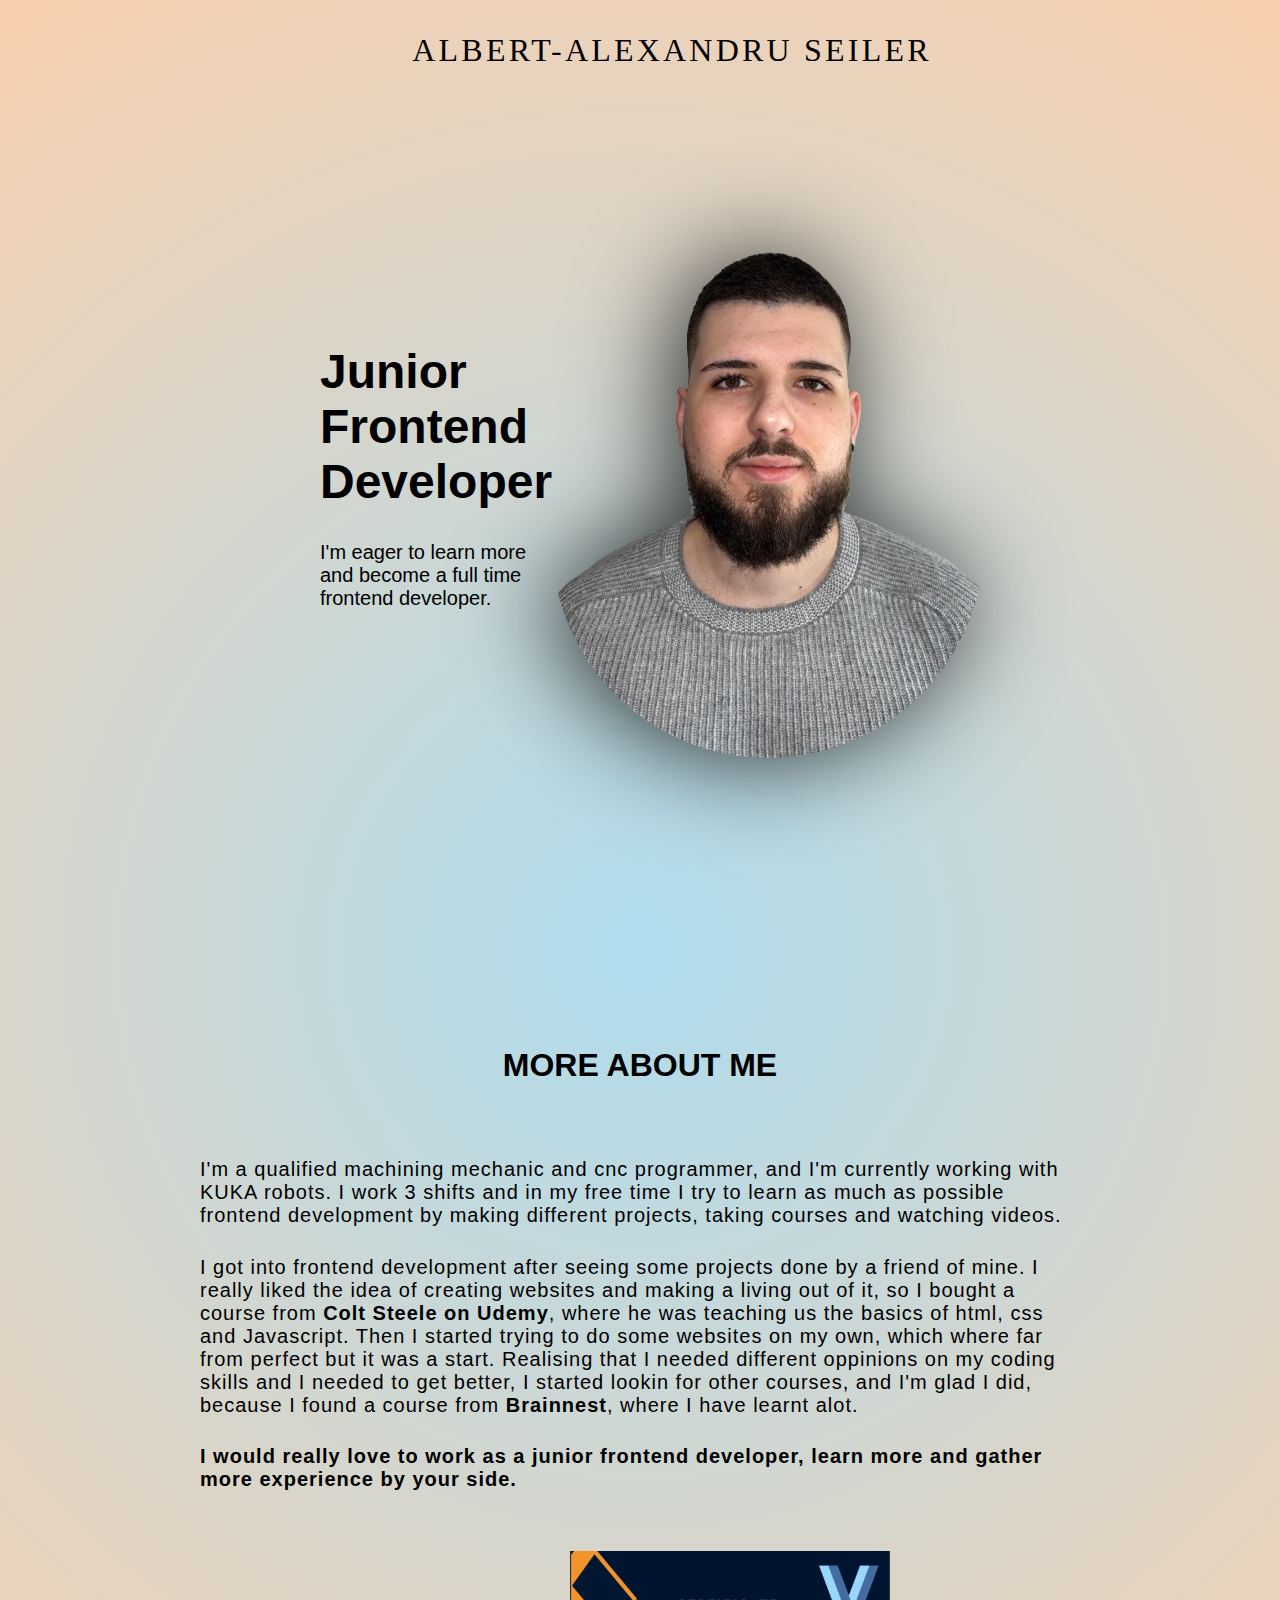
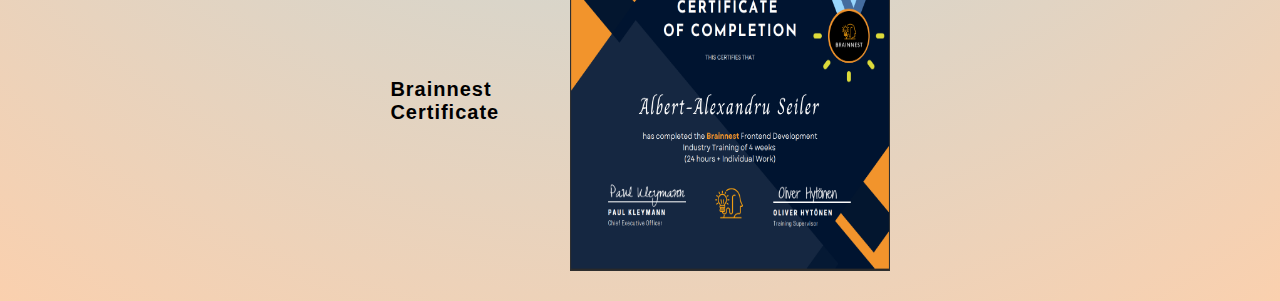
==== index.html @ bc3010b0 "." ====
<!DOCTYPE html>
<html lang="en">

<head>
    <meta charset="UTF-8">
    <meta http-equiv="X-UA-Compatible" content="IE=edge">
    <meta name="viewport" content="width=device-width, initial-scale=1.0">
    <title>Get to know me</title>
    <link rel="stylesheet" href="./styles/app.css">
</head>

<body>
    <header>
        <p class="logo">Albert-Alexandru Seiler</p>
    </header>
    <main>
        <section class="text-and-picture">
            <aside class="aside-near-picture">
                <h1>Junior <br> Frontend Developer</h1>
                <p>I'm eager to learn more and become a full time frontend developer.</p>
            </aside>
            <picture>
                <img src="./images/pictureofme.png" alt="A picture of me" class="picture-of-me">
            </picture>
        </section>
        <section class="more-about-me">
            <h2>More about me</h2>
            <p>I'm a qualified machining mechanic and cnc programmer, and I'm currently working with KUKA robots.
                I work 3 shifts and in my free time I try to learn as much as possible frontend development by making
                different projects, taking courses and watching videos.
            </p>
            <p>
                I got into frontend development after seeing some projects done by a friend of mine. I really liked the
                idea of creating websites and making a living out of it, so I bought a course from <a
                    href="https://www.udemy.com/user/coltsteele/" target="_blank"><strong>Colt Steele on
                        Udemy</strong></a>,
                where he was teaching us the basics of html, css and Javascript.
                Then I started trying to do some websites on my own, which where far from perfect but it was a start.
                Realising that I needed different oppinions on my coding skills and I needed to get better, I started
                lookin for other courses, and I'm glad I did, because I found a course from <a
                    href="https://www.brainnest.consulting/" target="_blank"><strong>Brainnest</strong></a>,
                where I have learnt alot.
            </p>
            <p><strong>
                    I would really love to work as a junior frontend developer, learn more and gather more experience by
                    your side.</strong>
            </p>
            <figure class="figure-certificate">
                <figcaption class="figcaption-certificate">Brainnest <br> Certificate</figcaption>
                <img src="./images/Brainnest certificate.png" alt="Certificate of completion from Brainnest"
                    class="certificate">
            </figure>
        </section>
        <div id="modal" class="modal">
            <span id="modal-close" class="modal-close">&times;</span>
            <img src="./images/Brainnest certificate.png" id="modal-content" class="modal-content">
            <div id="modal-caption" class="modal-caption"></div>
        </div>
    </main>
    <footer></footer>

    <script src="./js/script.js"></script>
</body>

</html>
---- styles/app.css ----
*,
*::after,
*::before {
    box-sizing: border-box;
    font-family: Arial, Helvetica, sans-serif;
}

header {
    display: flex;
    justify-content: center;
    margin: 0;
}

body {
    margin: 0;
    background: rgb(190, 205, 185);
    background: radial-gradient(circle, rgba(190, 205, 185, 1) 0%, rgba(174, 220, 238, 1) 0%, rgba(250, 208, 174, 1) 100%);
}

.logo {
    font-family: fantasy;
    text-transform: uppercase;
    margin-left: 2em;
    font-size: 2em;
    letter-spacing: 0.1em;
}

.text-and-picture {
    display: flex;
    /* margin: 10em; */
    margin-left: 20em;
    margin-right: 20em;
    justify-content: space-between;
    height: 100vh;
    padding-bottom: 10em;
}

picture {
    align-self: center;
}

.picture-of-me {
    margin: 0;
    padding: 0;
    filter: drop-shadow(-10px 1px 50px rgba(0, 0, 0, 0.8));
    border-radius: 14em;

}

.aside-near-picture {
    align-self: center;
}

.aside-near-picture h1 {
    font-size: 3em;
    font-weight: 800;
}

.aside-near-picture p {
    font-size: 1.25em;
}

.more-about-me {
    height: 100vh;
    display: flex;
    flex-wrap: wrap;
    justify-content: center;
}

.more-about-me h2 {
    text-align: center;
    font-size: 2em;
    text-transform: uppercase;
    height: 4em;
    display: flex;
    align-items: center;
    margin: 0;
}

.more-about-me p {
    margin: 0;
    text-align: start;
    margin-left: 10em;
    margin-right: 10em;
    font-size: 1.25em;
    letter-spacing: 0.05em;
    position: relative;
}

.more-about-me a {
    text-decoration: none;
    color: black;
}

.more-about-me a:hover {
    opacity: 0.7;
}

.figure-certificate {
    display: flex;
    align-items: center;
    justify-content: space-evenly;
    width: 50vw;
}

.certificate {
    width: 20em;
    height: 20em;
}

.figcaption-certificate {
    font-size: 1.25em;
    letter-spacing: 0.05em;
    margin-bottom: 1em;
    font-weight: 600;
    display: flex;
}

.certificate:hover {
    cursor: pointer;
    opacity: 0.7;
}


/* ASTA E LUAT DE PE NET */
.modal {
    display: none;
    position: fixed;
    z-index: 1;
    padding-top: 4em;
    left: 0;
    top: 0;
    width: 100%;
    height: 100%;
    overflow: auto;
    background-color: rgb(0, 0, 0);
    background-color: rgba(0, 0, 0, 0.8);
}

/* Modal Content (image) */
.modal-content {
    margin: auto;
    display: block;
    width: 80%;
    height: 90%;
    opacity: 1 !important;
    max-width: 1200px;
}

/* Caption of Modal Image */
.modal-caption {
    margin: auto;
    display: block;
    width: 80%;
    max-width: 1200px;
    text-align: center;
    color: white;
    font-weight: 700;
    font-size: 1em;
    margin-top: 32px;
}

/* Add Animation */
.modal-content,
.modal-caption {
    -webkit-animation-name: zoom;
    -webkit-animation-duration: 0.6s;
    animation-name: zoom;
    animation-duration: 0.6s;
}

/* The Close Button */
.modal-close {
    position: absolute;
    top: 15px;
    right: 35px;
    color: #f1f1f1;
    font-size: 40px;
    font-weight: bold;
    transition: 0.3s;
}

.modal-close:hover,
.modal-close:focus {
    color: #bbb;
    text-decoration: none;
    cursor: pointer;
}
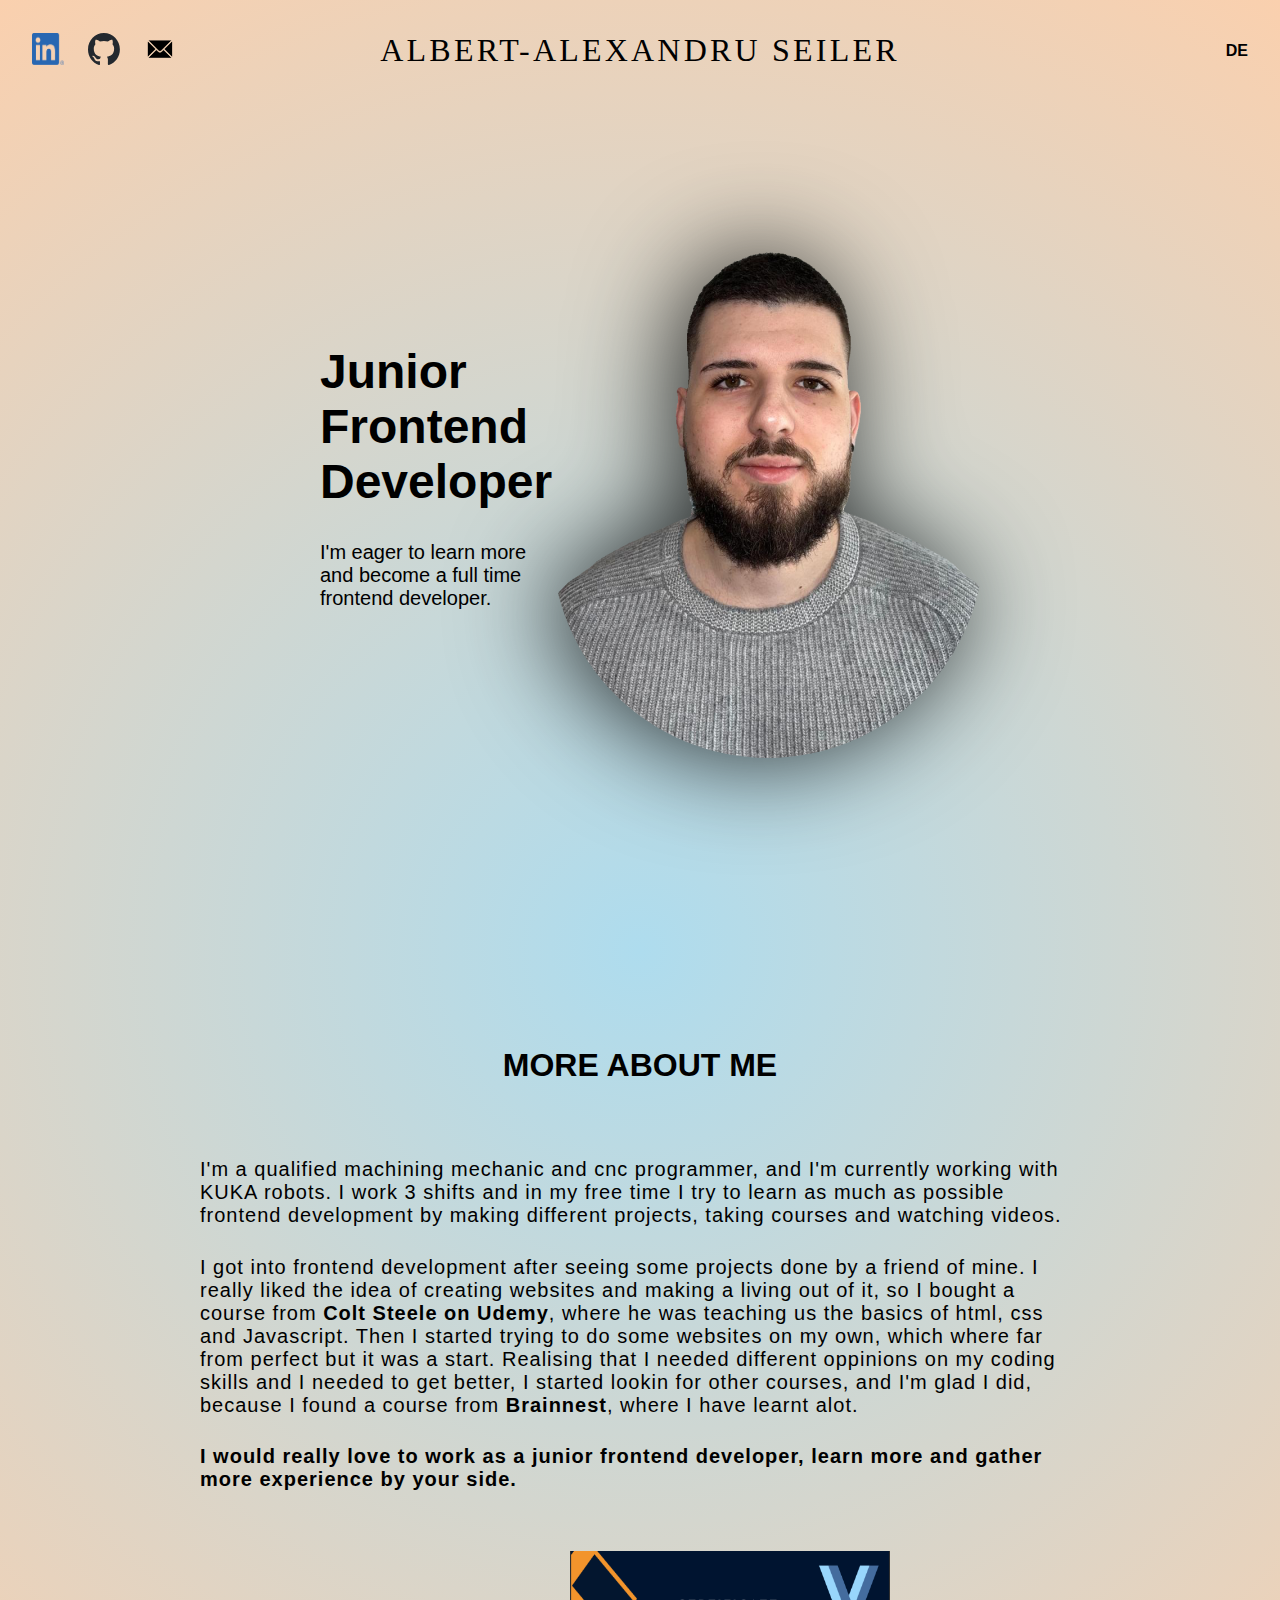
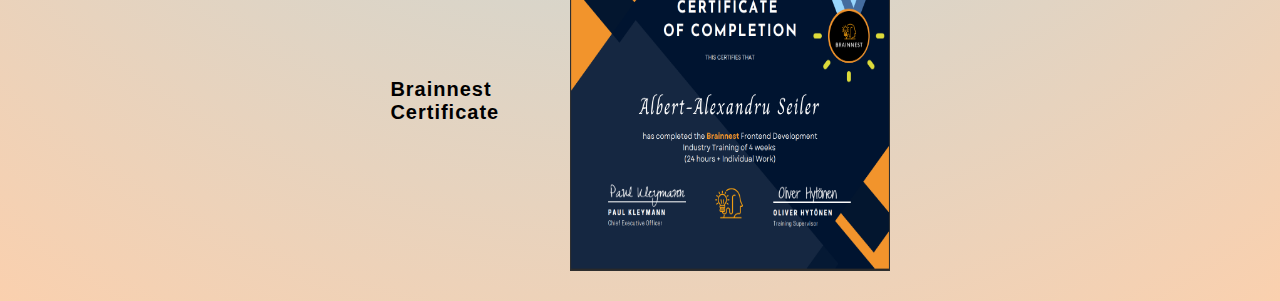
==== commit 98dd3b44: "." ====
--- a/index.html
+++ b/index.html
@@ -11,7 +11,15 @@
 
 <body>
     <header>
+        <nav class="links">
+            <a href="https://www.linkedin.com/in/albert-seiler-94b75724b/" target="_blank"><img
+                    src="./images/LI-In-Bug.png" alt="Linkedin icon"></a>
+            <a href="https://github.com/albertseiler" target="_blank"><img src="./images/github-mark.svg"
+                    alt="Github icon"></a>
+            <a href="mailto:seiler.albert@gmx.net"><img src="./images/pngegg.png" alt="=Email icon"></a>
+        </nav>
         <p class="logo">Albert-Alexandru Seiler</p>
+        <p class="language"><a href="./de-page/german-page.html">DE</a></p>
     </header>
     <main>
         <section class="text-and-picture">
--- a/styles/app.css
+++ b/styles/app.css
@@ -7,8 +7,18 @@
 
 header {
     display: flex;
-    justify-content: center;
+    justify-content: space-between;
+    align-items: center;
     margin: 0;
+    padding: 0;
+    margin-left: 2em;
+    margin-right: 2em;
+}
+
+header img {
+    width: 2em;
+    height: 2em;
+    margin-right: 1.5em;
 }
 
 body {
@@ -20,14 +30,14 @@
 .logo {
     font-family: fantasy;
     text-transform: uppercase;
-    margin-left: 2em;
     font-size: 2em;
     letter-spacing: 0.1em;
+    justify-content: center;
+    align-items: center;
 }
 
 .text-and-picture {
     display: flex;
-    /* margin: 10em; */
     margin-left: 20em;
     margin-right: 20em;
     justify-content: space-between;
@@ -44,7 +54,6 @@
     padding: 0;
     filter: drop-shadow(-10px 1px 50px rgba(0, 0, 0, 0.8));
     border-radius: 14em;
-
 }
 
 .aside-near-picture {
@@ -122,7 +131,6 @@
 }
 
 
-/* ASTA E LUAT DE PE NET */
 .modal {
     display: none;
     position: fixed;
@@ -137,7 +145,7 @@
     background-color: rgba(0, 0, 0, 0.8);
 }
 
-/* Modal Content (image) */
+
 .modal-content {
     margin: auto;
     display: block;
@@ -147,7 +155,7 @@
     max-width: 1200px;
 }
 
-/* Caption of Modal Image */
+
 .modal-caption {
     margin: auto;
     display: block;
@@ -160,16 +168,13 @@
     margin-top: 32px;
 }
 
-/* Add Animation */
+
 .modal-content,
 .modal-caption {
-    -webkit-animation-name: zoom;
-    -webkit-animation-duration: 0.6s;
     animation-name: zoom;
     animation-duration: 0.6s;
 }
 
-/* The Close Button */
 .modal-close {
     position: absolute;
     top: 15px;
@@ -185,4 +190,259 @@
     color: #bbb;
     text-decoration: none;
     cursor: pointer;
+}
+
+.language {
+    display: flex;
+    font-size: 1em;
+    font-weight: bold;
+    justify-content: flex-end;
+}
+
+.language a {
+    text-decoration: none;
+    color: black;
+}
+
+.links {
+    display: flex;
+    justify-content: flex-start;
+    width: 15em;
+}
+
+
+.links,
+.language {
+    flex-grow: 1;
+    flex-basis: 0;
+}
+
+@keyframes slideIn {
+    from {
+        transform: translateX(-200%);
+    }
+
+    to {
+        transform: translateX(0%);
+    }
+}
+
+@keyframes slideInRight {
+    from {
+        transform: translateX(200%);
+    }
+
+    to {
+        transform: translateX(0%);
+    }
+}
+
+
+@media (min-width: 1023px) {
+    header {
+        animation-name: slideIn;
+        animation-duration: 2s;
+    }
+
+    .picture-of-me {
+        animation-name: slideInRight;
+        animation-duration: 2s;
+    }
+
+    .aside-near-picture {
+        animation-name: slideIn;
+        animation-duration: 2s;
+    }
+}
+
+
+@media (max-width: 1100px) {
+    .text-and-picture {
+        margin: 0;
+    }
+
+    .more-about-me p {
+        margin: 0;
+        font-size: 1.15em;
+        margin-left: 1em;
+        margin-right: 1em;
+    }
+
+    .more-about-me h2 {
+        font-size: 1.5em;
+    }
+
+    .picture-of-me {
+        width: 30vw;
+    }
+
+    .aside-near-picture {
+        width: 30vw;
+    }
+
+    .aside-near-picture h1 {
+        font-size: 1.5em;
+    }
+
+    .aside-near-picture p {
+        font-size: 1.25em;
+    }
+
+    .text-and-picture {
+        margin-left: 6em;
+        margin-right: 6em;
+    }
+
+}
+
+@media (max-width:800px) {
+    header img {
+        width: 1.25em;
+        height: 1.25em;
+        margin-right: .5em;
+    }
+
+    .logo {
+        font-size: 1.5em;
+    }
+
+    .text-and-picture {
+        display: flex;
+        flex-wrap: wrap;
+        justify-content: center;
+        gap: 1em;
+    }
+
+    .picture-of-me {
+        margin: 0;
+        padding: 0;
+        filter: drop-shadow(-10px 1px 50px rgba(0, 0, 0, 0.8));
+        border-radius: 14em;
+        height: 50vh;
+    }
+
+    .aside-near-picture {
+        width: 57%;
+    }
+
+    .aside-near-picture h1 {
+        font-size: 1.5em;
+        font-weight: 800;
+        text-align: center;
+    }
+
+    .aside-near-picture p {
+        font-size: 1em;
+        text-align: center;
+    }
+
+    .more-about-me {
+        margin-left: 3em;
+        margin-right: 3em;
+    }
+
+    .more-about-me h2 {
+        font-size: 1.5em;
+    }
+
+    .more-about-me p {
+        margin-bottom: 0.5em;
+        font-size: 1em;
+    }
+
+    .figure-certificate {
+        display: flex;
+        align-items: center;
+        justify-content: space-evenly;
+        width: 70vw;
+    }
+
+    .certificate {
+        width: 20em;
+        height: 20em;
+    }
+
+    .figcaption-certificate {
+        font-size: 1em;
+        letter-spacing: 0.05em;
+        margin-bottom: 1em;
+        font-weight: 600;
+        display: flex;
+    }
+
+    .modal-content {
+        margin: auto;
+        display: block;
+        width: 85%;
+        height: 90%;
+        opacity: 1 !important;
+        max-width: 1200px;
+    }
+}
+
+@media (max-width: 430px) {
+    header {
+        margin: 0;
+        margin-left: 1em;
+        margin-right: 1em;
+    }
+
+    .logo {
+        padding-right: 1em;
+        padding-left: 1em;
+        font-size: 1em;
+    }
+
+    .language {
+        font-size: .75em;
+    }
+
+    .picture-of-me {
+        height: 30vh;
+        width: 50vw;
+    }
+
+    .aside-near-picture {
+        width: 50vw;
+    }
+
+    .aside-near-picture h1 {
+        font-size: 1.25em;
+    }
+
+    .aside-near-picture p {
+        font-size: 1em;
+    }
+
+    .figure-certificate {
+        display: flex;
+        flex-wrap: wrap;
+        align-items: center;
+        justify-content: space-evenly;
+        width: 70vw;
+    }
+
+    .certificate {
+        width: 15em;
+        height: 10em;
+        margin-bottom: 1em;
+    }
+
+    .figcaption-certificate {
+        font-size: 1em;
+        letter-spacing: 0.05em;
+        margin-bottom: 1em;
+        font-weight: 600;
+        display: flex;
+    }
+
+    .modal-content {
+        margin: auto;
+        display: block;
+        width: 85%;
+        height: 40%;
+        opacity: 1 !important;
+        max-width: 1200px;
+        margin-top: 10em;
+    }
 }